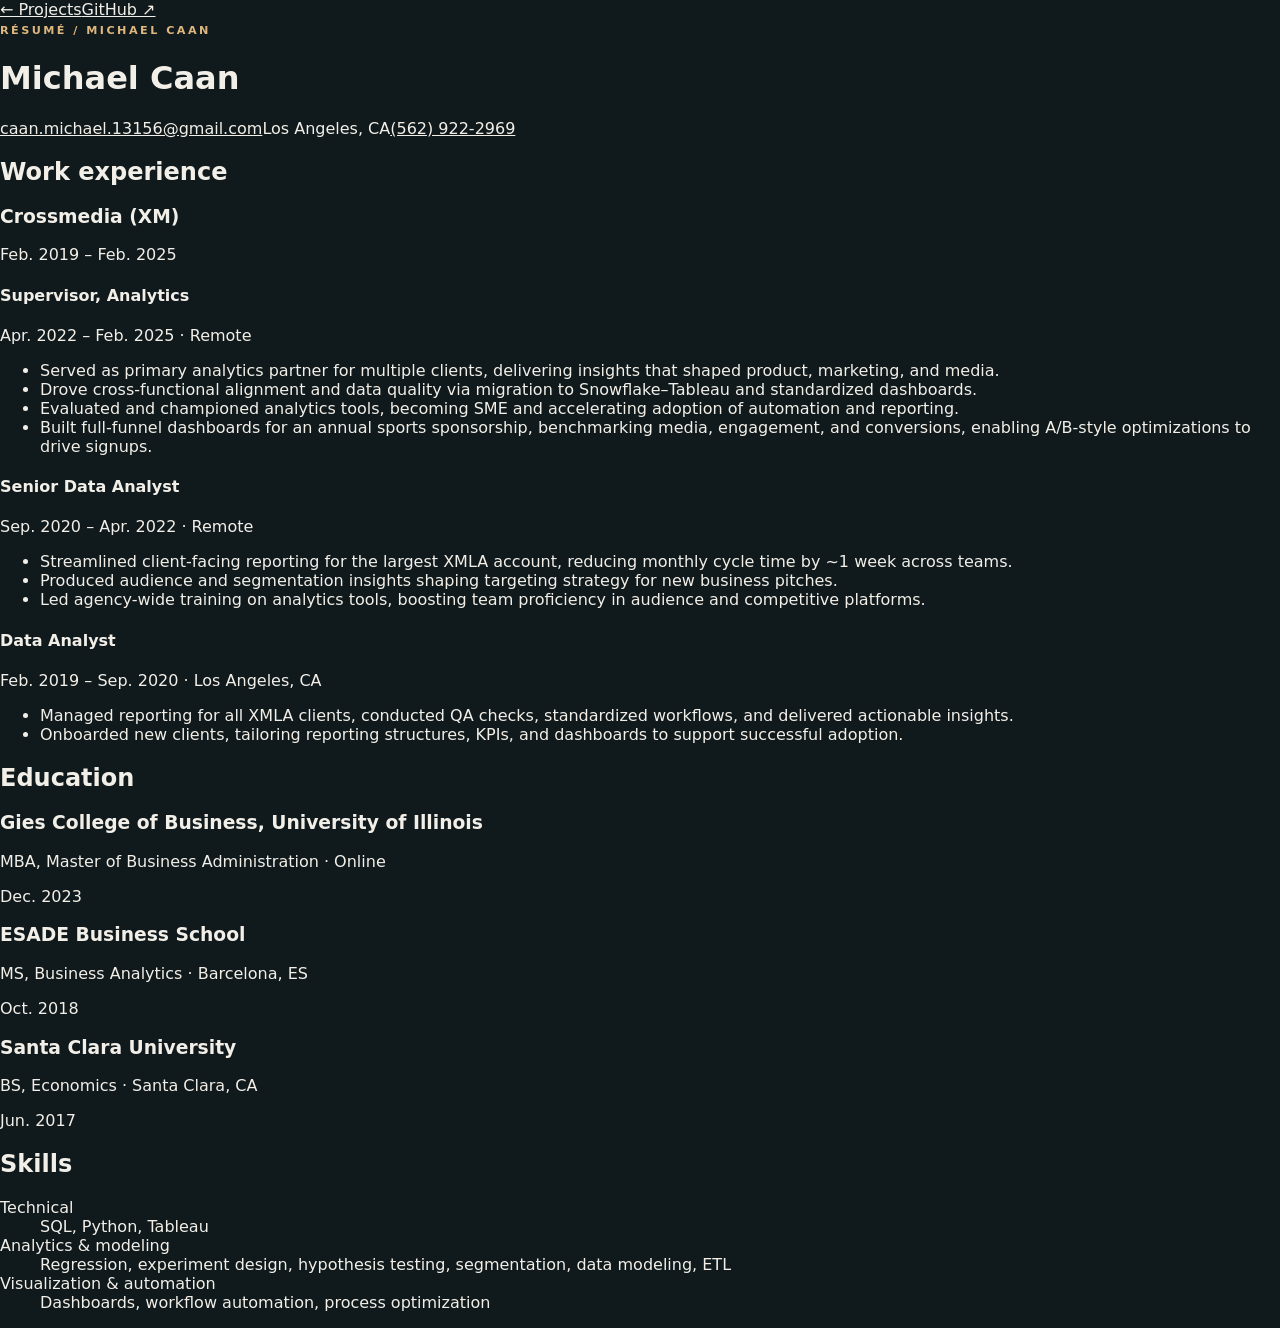
==== resume.html @ 6a1485f6 "add LTV Churn project and Resume" ====
<!doctype html>
<html lang="en">
<head>
  <meta charset="utf-8">
  <meta name="viewport" content="width=device-width, initial-scale=1">
  <meta name="description" content="Michael Caan's experience, education, and analytics skills.">
  <title>Résumé — Michael Caan</title>
  <link rel="canonical" href="https://mcaan.github.io/resume.html">
  <link rel="stylesheet" href="styles.css">
</head>
<body class="resume-page">
  <div class="resume-shell">
    <nav class="resume-nav" aria-label="Page navigation"><a href="index.html">← Projects</a><a href="https://github.com/mcaan">GitHub ↗</a></nav>
    <header class="resume-header">
      <span class="eyebrow">Résumé / Michael Caan</span>
      <h1>Michael Caan</h1>
      <div class="resume-contact"><a href="mailto:caan.michael.13156@gmail.com">caan.michael.13156@gmail.com</a><span>Los Angeles, CA</span><a href="tel:+15629222969">(562) 922-2969</a></div>
    </header>
    <main>
      <section class="resume-section" aria-labelledby="experience"><h2 id="experience">Work experience</h2>
        <div class="resume-company"><h3>Crossmedia (XM)</h3><span>Feb. 2019 – Feb. 2025</span></div>
        <article class="resume-role"><div class="resume-role-head"><h4>Supervisor, Analytics</h4><span>Apr. 2022 – Feb. 2025 · Remote</span></div><ul>
          <li>Served as primary analytics partner for multiple clients, delivering insights that shaped product, marketing, and media.</li>
          <li>Drove cross-functional alignment and data quality via migration to Snowflake–Tableau and standardized dashboards.</li>
          <li>Evaluated and championed analytics tools, becoming SME and accelerating adoption of automation and reporting.</li>
          <li>Built full-funnel dashboards for an annual sports sponsorship, benchmarking media, engagement, and conversions, enabling A/B-style optimizations to drive signups.</li>
        </ul></article>
        <article class="resume-role"><div class="resume-role-head"><h4>Senior Data Analyst</h4><span>Sep. 2020 – Apr. 2022 · Remote</span></div><ul>
          <li>Streamlined client-facing reporting for the largest XMLA account, reducing monthly cycle time by ~1 week across teams.</li>
          <li>Produced audience and segmentation insights shaping targeting strategy for new business pitches.</li>
          <li>Led agency-wide training on analytics tools, boosting team proficiency in audience and competitive platforms.</li>
        </ul></article>
        <article class="resume-role"><div class="resume-role-head"><h4>Data Analyst</h4><span>Feb. 2019 – Sep. 2020 · Los Angeles, CA</span></div><ul>
          <li>Managed reporting for all XMLA clients, conducted QA checks, standardized workflows, and delivered actionable insights.</li>
          <li>Onboarded new clients, tailoring reporting structures, KPIs, and dashboards to support successful adoption.</li>
        </ul></article>
      </section>
      <section class="resume-section" aria-labelledby="education"><h2 id="education">Education</h2>
        <div class="resume-entry"><div><h3>Gies College of Business, University of Illinois</h3><p>MBA, Master of Business Administration · Online</p></div><span>Dec. 2023</span></div>
        <div class="resume-entry"><div><h3>ESADE Business School</h3><p>MS, Business Analytics · Barcelona, ES</p></div><span>Oct. 2018</span></div>
        <div class="resume-entry"><div><h3>Santa Clara University</h3><p>BS, Economics · Santa Clara, CA</p></div><span>Jun. 2017</span></div>
      </section>
      <section class="resume-section" aria-labelledby="skills"><h2 id="skills">Skills</h2>
        <dl class="resume-skills"><div><dt>Technical</dt><dd>SQL, Python, Tableau</dd></div><div><dt>Analytics &amp; modeling</dt><dd>Regression, experiment design, hypothesis testing, segmentation, data modeling, ETL</dd></div><div><dt>Visualization &amp; automation</dt><dd>Dashboards, workflow automation, process optimization</dd></div></dl>
      </section>
    </main>
  </div>
</body>
</html>
---- styles.css ----
:root{color-scheme:dark;--ink:#f2efe8;--muted:#a8aba8;--line:#ffffff20;--bg:#10191b}
    *{box-sizing:border-box}html{scroll-behavior:smooth}body{margin:0;background:var(--bg);color:var(--ink);font-family:Inter,ui-sans-serif,system-ui,-apple-system,Segoe UI,sans-serif}a{color:inherit}a:focus-visible{outline:3px solid #e9bd79;outline-offset:4px}
    .shell{min-height:100svh;display:grid;grid-template-columns:minmax(270px,29%) 1fr}.sidebar{padding:clamp(30px,4vw,72px);display:flex;flex-direction:column;border-right:1px solid var(--line);min-height:100svh}.eyebrow{font-size:.7rem;letter-spacing:.22em;text-transform:uppercase;color:#dfb77e;font-weight:700}.portrait{width:clamp(110px,12vw,164px);aspect-ratio:1;border-radius:50%;margin:clamp(36px,9vh,100px) 0 28px;background:radial-gradient(circle at 34% 30%,#a6b8ad,#536e6a 42%,#253c40 75%);border:1px solid #ffffff38;display:grid;place-items:center;color:#fff9;font-size:.72rem;letter-spacing:.08em;text-align:center;overflow:hidden}.portrait img{width:100%;height:100%;object-fit:cover}.sidebar h1{font-family:Georgia,serif;font-size:clamp(2.15rem,3vw,3.6rem);font-weight:400;line-height:1.05;letter-spacing:-.04em;margin:0 0 18px}.bio{max-width:29ch;line-height:1.7;color:var(--muted);font-size:.94rem}.nav{margin-top:auto;padding-top:42px;display:flex;flex-wrap:wrap;gap:14px 27px}.nav a{text-decoration:none;border-bottom:1px solid #dcb881;padding-bottom:7px;font-size:.85rem}.nav a:hover{color:#e9bd79}.foot{font-size:.68rem;color:#7d8988;margin-top:25px}
    .content{padding:clamp(22px,3vw,48px);display:flex;flex-direction:column;min-width:0}.top{display:flex;justify-content:space-between;align-items:baseline;gap:20px;margin-bottom:23px}.top p{margin:0;font-size:.78rem;color:var(--muted)}.grid{flex:1;display:grid;grid-template-columns:repeat(2,minmax(0,1fr));grid-template-rows:repeat(2,minmax(270px,1fr));gap:14px}.card{position:relative;isolation:isolate;display:flex;align-items:end;overflow:hidden;min-height:280px;text-decoration:none;background:#34474a}.card::before{content:"";position:absolute;inset:0;z-index:-2;transition:transform .6s ease;transform:scale(1.01)}.card::after{content:"";position:absolute;inset:0;z-index:-1;background:linear-gradient(180deg,#0c15142b 10%,#071111d9 100%)}.card:hover::before,.card:focus-visible::before{transform:scale(1.07)}.one::before{background:radial-gradient(ellipse at 75% 25%,#deb687a6,transparent 35%),repeating-linear-gradient(118deg,transparent 0 19px,#e0d4af13 20px 21px),linear-gradient(135deg,#5c6a60,#243d43)}.two::before{background:radial-gradient(circle at 75% 28%,#b1bab9,transparent 29%),radial-gradient(ellipse at 25% 72%,#537b83,transparent 48%),linear-gradient(155deg,#173841,#122027)}.three::before{background:radial-gradient(ellipse at 12% 25%,#b69469,transparent 35%),repeating-linear-gradient(15deg,transparent 0 35px,#e7c99620 36px 37px),linear-gradient(130deg,#534c3e,#1d3236)}.four::before{background:radial-gradient(circle at 65% 36%,#76958b,transparent 30%),radial-gradient(circle at 16% 18%,#b5a38f,transparent 35%),linear-gradient(145deg,#374a48,#14282b)}.card-inner{padding:clamp(22px,3vw,40px);width:100%}.number{font-size:.69rem;letter-spacing:.2em;color:#e4c798}.card h2{font-family:Georgia,serif;font-weight:400;font-size:clamp(1.8rem,2.6vw,3rem);letter-spacing:-.035em;line-height:1.12;margin:13px 0 15px}.card p{margin:0;font-size:.8rem;color:#e3e5df}.arrow{position:absolute;right:30px;top:25px;font-size:1.4rem;transition:transform .25s}.card:hover .arrow{transform:translate(4px,-4px)}
    @media(max-width:900px){.shell{grid-template-columns:1fr}.sidebar{min-height:0;padding:30px;border-right:0;border-bottom:1px solid var(--line)}.portrait{margin:25px 0;width:105px}.nav{margin-top:8px;padding-top:15px}.content{padding:22px}.grid{grid-template-rows:repeat(2,minmax(250px,1fr))}}@media(max-width:600px){.grid{grid-template-columns:1fr;grid-template-rows:none}.card{min-height:270px}.top{align-items:start}.top p{text-align:right}}
    @media(prefers-reduced-motion:reduce){html{scroll-behavior:auto}.card::before,.arrow{transition:none}}
.upcoming{cursor:default}.upcoming::after{background:linear-gradient(180deg,#0c15148a 10%,#071111e8 100%)}.upcoming:hover::before{transform:scale(1.01)}
.nav-placeholder{font-size:.85rem;color:var(--muted);padding-bottom:7px}
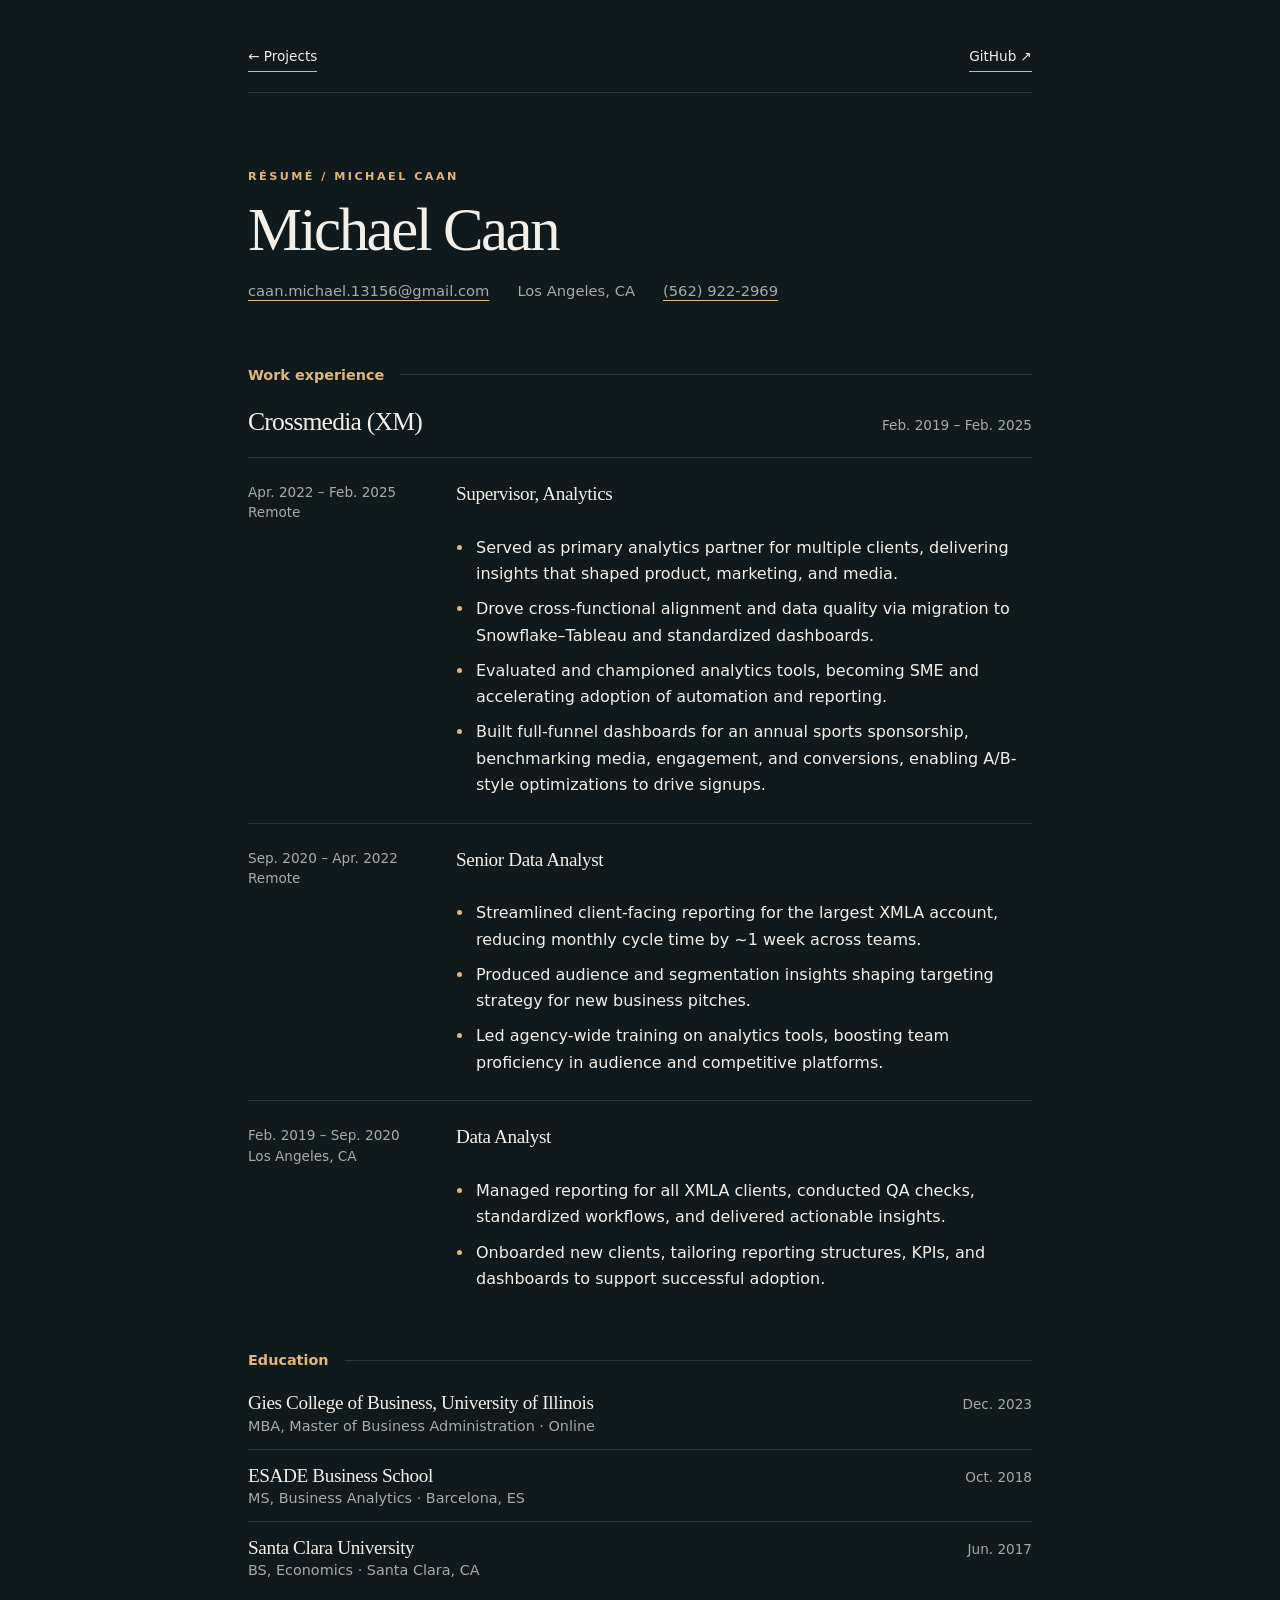
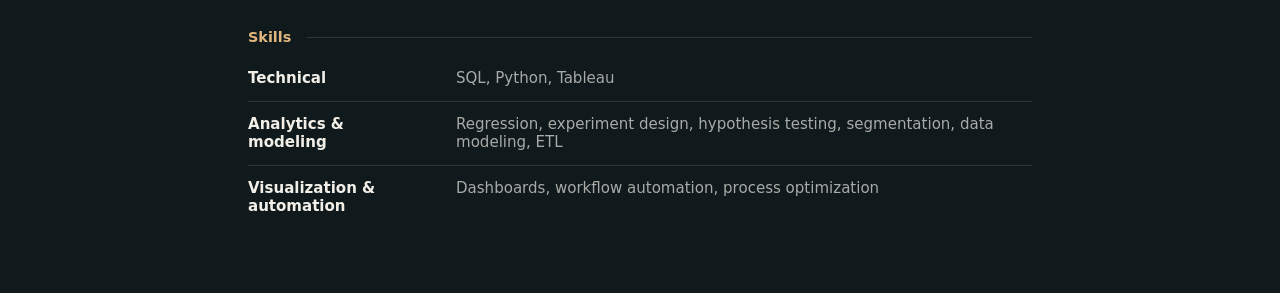
==== commit 0794fb79: "Add project case study pages to portfolio" ====
--- a/resume.html
+++ b/resume.html
@@ -4,9 +4,78 @@
   <meta charset="utf-8">
   <meta name="viewport" content="width=device-width, initial-scale=1">
   <meta name="description" content="Michael Caan's experience, education, and analytics skills.">
+  <meta name="theme-color" content="#10191b">
   <title>Résumé — Michael Caan</title>
   <link rel="canonical" href="https://mcaan.github.io/resume.html">
   <link rel="stylesheet" href="styles.css">
+  <style>
+    /* Résumé page. Uses the tokens from styles.css: --ink, --muted, --line, --bg.
+       The values below repeat them so the page still looks right if styles.css doesn't load. */
+    :root { color-scheme: dark; --ink: #f2efe8; --muted: #a8aba8; --line: #ffffff20; --bg: #10191b; }
+    body.resume-page { margin: 0; background: var(--bg); color: var(--ink); font-family: Inter, ui-sans-serif, system-ui, -apple-system, "Segoe UI", sans-serif; }
+    .resume-shell { max-width: 52rem; margin: 0 auto; padding: clamp(22px, 4vw, 48px) 1.5rem 4rem; }
+
+    .resume-nav { display: flex; justify-content: space-between; gap: 1rem; padding-bottom: 1.25rem; border-bottom: 1px solid var(--line); }
+    .resume-nav a { text-decoration: none; border-bottom: 1px solid #dcb881; padding-bottom: 7px; font-size: .85rem; }
+    .resume-nav a:hover { color: #e9bd79; }
+
+    .resume-header { padding: clamp(36px, 7vw, 72px) 0 2rem; }
+    .resume-header h1 { font-family: Georgia, serif; font-weight: 400; font-size: clamp(2.5rem, 6vw, 3.8rem); line-height: 1.05; letter-spacing: -.04em; margin: 14px 0 20px; }
+    .resume-contact { display: flex; flex-wrap: wrap; gap: .5rem 1.75rem; color: var(--muted); font-size: .92rem; }
+    .resume-contact a { text-decoration-color: #dcb881; text-underline-offset: 4px; }
+    .resume-contact a:hover { color: #e9bd79; }
+
+    .resume-section { padding-top: 2.25rem; }
+    .resume-section h2 { display: flex; align-items: center; gap: 1rem; margin: 0 0 1.5rem; font-size: .9rem; font-weight: 600; color: #dfb77e; }
+    .resume-section h2::after { content: ""; flex: 1; height: 1px; background: var(--line); }
+
+    .resume-company { display: flex; flex-wrap: wrap; justify-content: space-between; align-items: baseline; gap: .25rem 1rem; margin-bottom: 1.25rem; }
+    .resume-company h3 { margin: 0; font-family: Georgia, serif; font-weight: 400; font-size: 1.6rem; letter-spacing: -.03em; }
+    .resume-company span { color: var(--muted); font-size: .85rem; }
+
+    .resume-role { display: grid; grid-template-columns: 11rem 1fr; gap: .4rem 2rem; padding: 1.5rem 0; border-top: 1px solid var(--line); }
+    .resume-role-head { display: contents; }
+    .resume-role-head span { grid-column: 1; grid-row: 1; color: var(--muted); font-size: .85rem; line-height: 1.5; }
+    .resume-role-head h4 { grid-column: 2; grid-row: 1; margin: 0; font-family: Georgia, serif; font-weight: 400; font-size: 1.2rem; letter-spacing: -.02em; line-height: 1.3; }
+    .resume-role ul { grid-column: 2; grid-row: 2; margin: .35rem 0 0; padding-left: 1.1rem; }
+    .resume-role li { margin-bottom: .55rem; padding-left: .15rem; max-width: 65ch; line-height: 1.65; font-size: 1rem; color: var(--ink); }
+    .resume-role li::marker { color: #dfb77e; }
+    .resume-role li:last-child { margin-bottom: 0; }
+
+    .resume-entry { display: flex; justify-content: space-between; align-items: baseline; gap: .25rem 1.5rem; padding: .94rem 0; border-top: 1px solid var(--line); }
+    .resume-entry:first-of-type { border-top: 0; padding-top: 0; }
+    .resume-entry h3 { margin: 0; font-family: Georgia, serif; font-weight: 400; font-size: 1.2rem; letter-spacing: -.02em; }
+    .resume-entry p { margin: .2rem 0 0; color: var(--muted); font-size: .9rem; }
+    .resume-entry > span { flex-shrink: 0; color: var(--muted); font-size: .85rem; }
+
+    .resume-skills { margin: 0; }
+    .resume-skills > div { display: grid; grid-template-columns: 11rem 1fr; gap: .25rem 2rem; padding: .85rem 0; border-top: 1px solid var(--line); }
+    .resume-skills > div:first-child { border-top: 0; padding-top: 0; }
+    .resume-skills dt { font-weight: 600; font-size: .94rem; }
+    .resume-skills dd { margin: 0; color: var(--muted); font-size: .94rem; max-width: 65ch; }
+
+    @media (max-width: 640px) {
+      .resume-shell { padding: 1.25rem 1.1rem 3rem; }
+      .resume-role, .resume-skills > div { grid-template-columns: 1fr; gap: .15rem; }
+      .resume-role-head span, .resume-role-head h4, .resume-role ul { grid-column: 1; }
+      .resume-role-head h4 { grid-row: 1; }
+      .resume-role-head span { grid-row: 2; margin-bottom: .5rem; }
+      .resume-role ul { grid-row: 3; }
+      .resume-entry { flex-direction: column; }
+    }
+
+    @media print {
+      :root { --ink: #000; --muted: #444; --line: #ccc; --bg: #fff; }
+      body { background: #fff; color: #000; font-size: 10.5pt; }
+      .resume-nav { display: none; }
+      .resume-shell { max-width: none; padding: 0; }
+      .resume-header { padding: 0 0 1rem; }
+      .resume-section h2 { color: #000; }
+      .resume-role li { color: #000; }
+      .resume-role { break-inside: avoid; padding: .9rem 0; }
+      a { text-decoration: none; }
+    }
+  </style>
 </head>
 <body class="resume-page">
   <div class="resume-shell">
@@ -19,18 +88,18 @@
     <main>
       <section class="resume-section" aria-labelledby="experience"><h2 id="experience">Work experience</h2>
         <div class="resume-company"><h3>Crossmedia (XM)</h3><span>Feb. 2019 – Feb. 2025</span></div>
-        <article class="resume-role"><div class="resume-role-head"><h4>Supervisor, Analytics</h4><span>Apr. 2022 – Feb. 2025 · Remote</span></div><ul>
+        <article class="resume-role"><div class="resume-role-head"><h4>Supervisor, Analytics</h4><span>Apr. 2022 – Feb. 2025<br>Remote</span></div><ul>
           <li>Served as primary analytics partner for multiple clients, delivering insights that shaped product, marketing, and media.</li>
           <li>Drove cross-functional alignment and data quality via migration to Snowflake–Tableau and standardized dashboards.</li>
           <li>Evaluated and championed analytics tools, becoming SME and accelerating adoption of automation and reporting.</li>
           <li>Built full-funnel dashboards for an annual sports sponsorship, benchmarking media, engagement, and conversions, enabling A/B-style optimizations to drive signups.</li>
         </ul></article>
-        <article class="resume-role"><div class="resume-role-head"><h4>Senior Data Analyst</h4><span>Sep. 2020 – Apr. 2022 · Remote</span></div><ul>
+        <article class="resume-role"><div class="resume-role-head"><h4>Senior Data Analyst</h4><span>Sep. 2020 – Apr. 2022<br>Remote</span></div><ul>
           <li>Streamlined client-facing reporting for the largest XMLA account, reducing monthly cycle time by ~1 week across teams.</li>
           <li>Produced audience and segmentation insights shaping targeting strategy for new business pitches.</li>
           <li>Led agency-wide training on analytics tools, boosting team proficiency in audience and competitive platforms.</li>
         </ul></article>
-        <article class="resume-role"><div class="resume-role-head"><h4>Data Analyst</h4><span>Feb. 2019 – Sep. 2020 · Los Angeles, CA</span></div><ul>
+        <article class="resume-role"><div class="resume-role-head"><h4>Data Analyst</h4><span>Feb. 2019 – Sep. 2020<br>Los Angeles, CA</span></div><ul>
           <li>Managed reporting for all XMLA clients, conducted QA checks, standardized workflows, and delivered actionable insights.</li>
           <li>Onboarded new clients, tailoring reporting structures, KPIs, and dashboards to support successful adoption.</li>
         </ul></article>
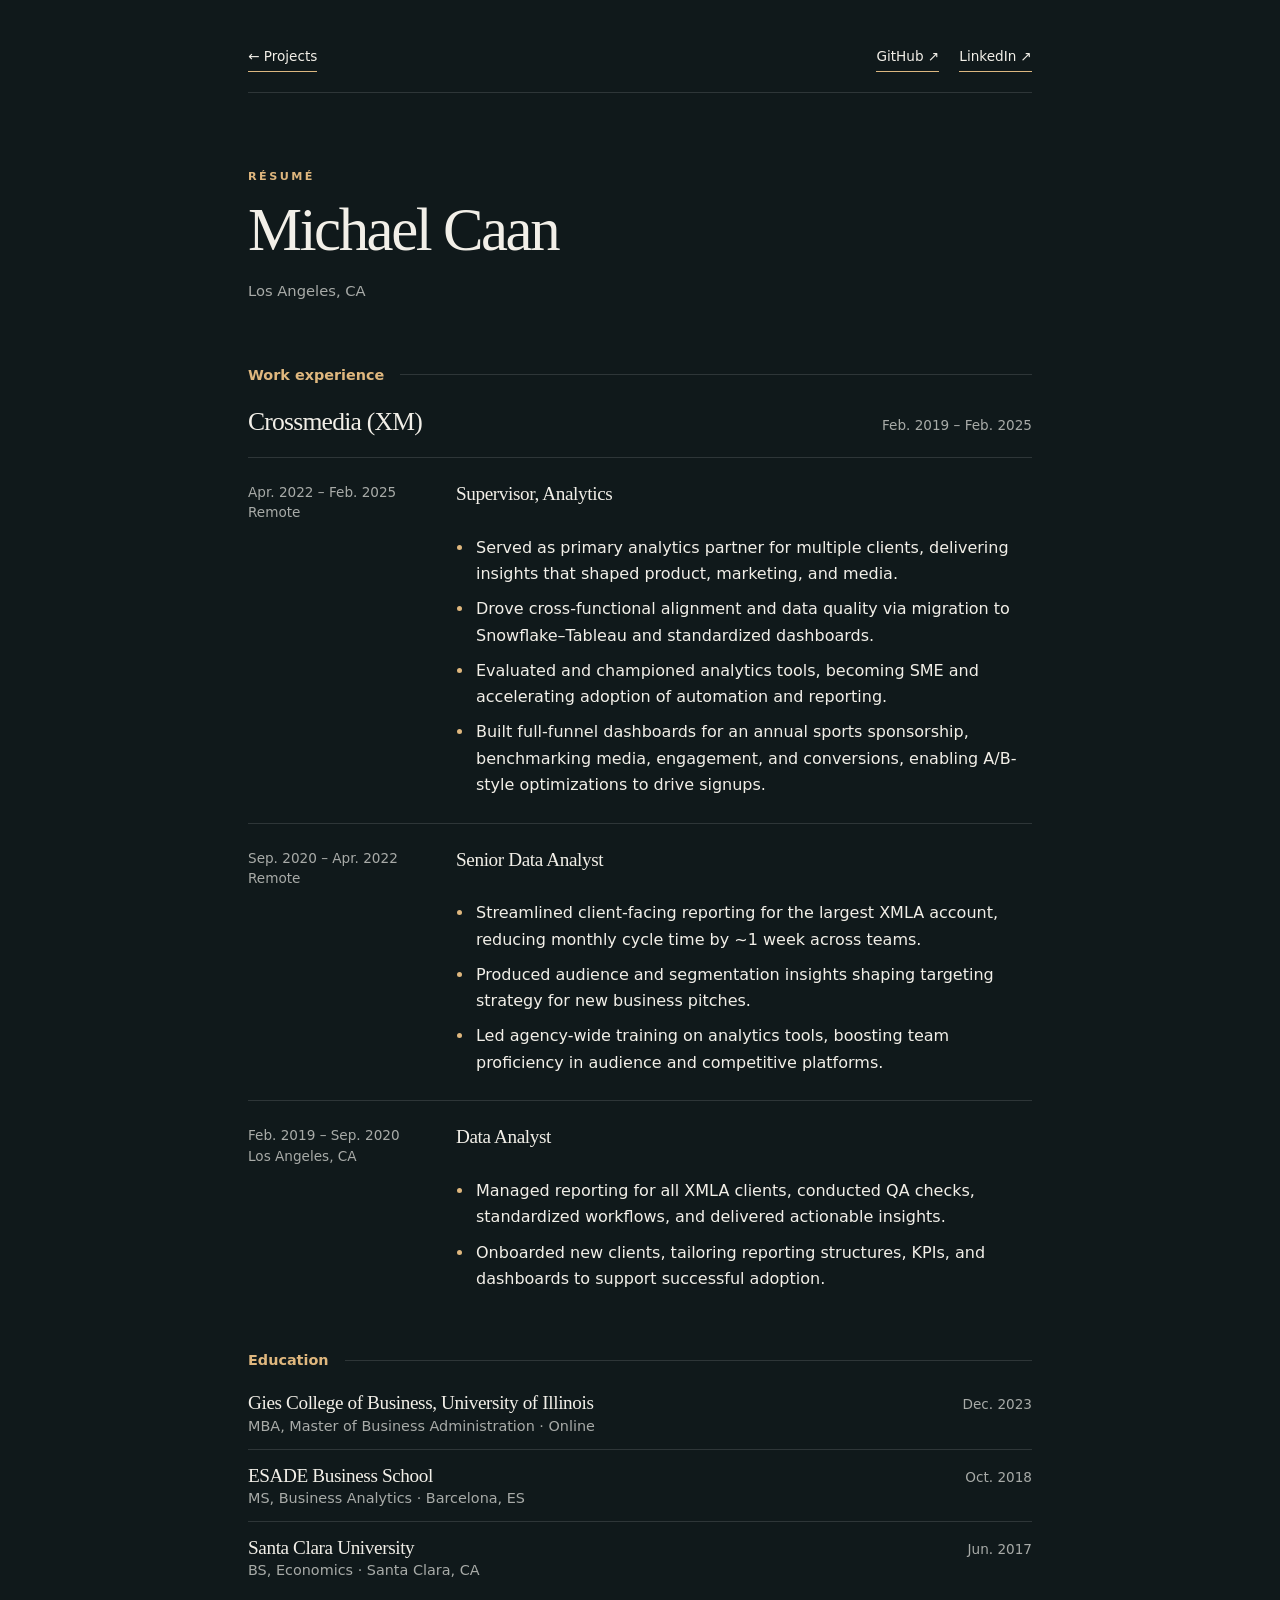
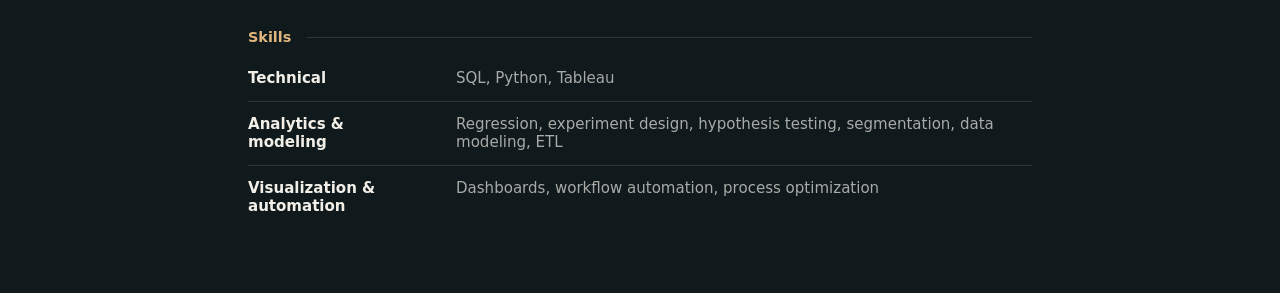
==== commit 84b9d6cb: "updated navigation links" ====
--- a/resume.html
+++ b/resume.html
@@ -18,6 +18,7 @@
     .resume-nav { display: flex; justify-content: space-between; gap: 1rem; padding-bottom: 1.25rem; border-bottom: 1px solid var(--line); }
     .resume-nav a { text-decoration: none; border-bottom: 1px solid #dcb881; padding-bottom: 7px; font-size: .85rem; }
     .resume-nav a:hover { color: #e9bd79; }
+    .nav-actions { display: flex; flex-wrap: wrap; justify-content: flex-end; gap: 1.25rem; }
 
     .resume-header { padding: clamp(36px, 7vw, 72px) 0 2rem; }
     .resume-header h1 { font-family: Georgia, serif; font-weight: 400; font-size: clamp(2.5rem, 6vw, 3.8rem); line-height: 1.05; letter-spacing: -.04em; margin: 14px 0 20px; }
@@ -79,11 +80,11 @@
 </head>
 <body class="resume-page">
   <div class="resume-shell">
-    <nav class="resume-nav" aria-label="Page navigation"><a href="index.html">← Projects</a><a href="https://github.com/mcaan">GitHub ↗</a></nav>
+    <nav class="resume-nav" aria-label="Page navigation"><a href="index.html">← Projects</a><span class="nav-actions"><a href="https://github.com/mcaan">GitHub ↗</a><a href="https://www.linkedin.com/in/mcaan/">LinkedIn ↗</a></span></nav>
     <header class="resume-header">
-      <span class="eyebrow">Résumé / Michael Caan</span>
+      <span class="eyebrow">Résumé</span>
       <h1>Michael Caan</h1>
-      <div class="resume-contact"><a href="mailto:caan.michael.13156@gmail.com">caan.michael.13156@gmail.com</a><span>Los Angeles, CA</span><a href="tel:+15629222969">(562) 922-2969</a></div>
+      <div class="resume-contact"><span>Los Angeles, CA</span></div>
     </header>
     <main>
       <section class="resume-section" aria-labelledby="experience"><h2 id="experience">Work experience</h2>
--- a/styles.css
+++ b/styles.css
@@ -1,8 +1,7 @@
     :root{color-scheme:dark;--ink:#f2efe8;--muted:#a8aba8;--line:#ffffff20;--bg:#10191b}
     *{box-sizing:border-box}html{scroll-behavior:smooth}body{margin:0;background:var(--bg);color:var(--ink);font-family:Inter,ui-sans-serif,system-ui,-apple-system,Segoe UI,sans-serif}a{color:inherit}a:focus-visible{outline:3px solid #e9bd79;outline-offset:4px}
-    .shell{min-height:100svh;display:grid;grid-template-columns:minmax(270px,29%) 1fr}.sidebar{padding:clamp(30px,4vw,72px);display:flex;flex-direction:column;border-right:1px solid var(--line);min-height:100svh}.eyebrow{font-size:.7rem;letter-spacing:.22em;text-transform:uppercase;color:#dfb77e;font-weight:700}.portrait{width:clamp(110px,12vw,164px);aspect-ratio:1;border-radius:50%;margin:clamp(36px,9vh,100px) 0 28px;background:radial-gradient(circle at 34% 30%,#a6b8ad,#536e6a 42%,#253c40 75%);border:1px solid #ffffff38;display:grid;place-items:center;color:#fff9;font-size:.72rem;letter-spacing:.08em;text-align:center;overflow:hidden}.portrait img{width:100%;height:100%;object-fit:cover}.sidebar h1{font-family:Georgia,serif;font-size:clamp(2.15rem,3vw,3.6rem);font-weight:400;line-height:1.05;letter-spacing:-.04em;margin:0 0 18px}.bio{max-width:29ch;line-height:1.7;color:var(--muted);font-size:.94rem}.nav{margin-top:auto;padding-top:42px;display:flex;flex-wrap:wrap;gap:14px 27px}.nav a{text-decoration:none;border-bottom:1px solid #dcb881;padding-bottom:7px;font-size:.85rem}.nav a:hover{color:#e9bd79}.foot{font-size:.68rem;color:#7d8988;margin-top:25px}
+    .shell{min-height:100svh;display:grid;grid-template-columns:minmax(270px,29%) 1fr}.sidebar{padding:clamp(30px,4vw,72px);display:flex;flex-direction:column;border-right:1px solid var(--line);min-height:100svh}.eyebrow{font-size:.7rem;letter-spacing:.22em;text-transform:uppercase;color:#dfb77e;font-weight:700}.sidebar h1{font-family:Georgia,serif;font-size:clamp(2.15rem,3vw,3.6rem);font-weight:400;line-height:1.05;letter-spacing:-.04em;margin:0 0 18px}.bio{max-width:29ch;line-height:1.7;color:var(--muted);font-size:.94rem}.nav{margin-top:auto;padding-top:42px;display:flex;flex-wrap:wrap;gap:14px 27px}.nav a{text-decoration:none;border-bottom:1px solid #dcb881;padding-bottom:7px;font-size:.85rem}.nav a:hover{color:#e9bd79}
     .content{padding:clamp(22px,3vw,48px);display:flex;flex-direction:column;min-width:0}.top{display:flex;justify-content:space-between;align-items:baseline;gap:20px;margin-bottom:23px}.top p{margin:0;font-size:.78rem;color:var(--muted)}.grid{flex:1;display:grid;grid-template-columns:repeat(2,minmax(0,1fr));grid-template-rows:repeat(2,minmax(270px,1fr));gap:14px}.card{position:relative;isolation:isolate;display:flex;align-items:end;overflow:hidden;min-height:280px;text-decoration:none;background:#34474a}.card::before{content:"";position:absolute;inset:0;z-index:-2;transition:transform .6s ease;transform:scale(1.01)}.card::after{content:"";position:absolute;inset:0;z-index:-1;background:linear-gradient(180deg,#0c15142b 10%,#071111d9 100%)}.card:hover::before,.card:focus-visible::before{transform:scale(1.07)}.one::before{background:radial-gradient(ellipse at 75% 25%,#deb687a6,transparent 35%),repeating-linear-gradient(118deg,transparent 0 19px,#e0d4af13 20px 21px),linear-gradient(135deg,#5c6a60,#243d43)}.two::before{background:radial-gradient(circle at 75% 28%,#b1bab9,transparent 29%),radial-gradient(ellipse at 25% 72%,#537b83,transparent 48%),linear-gradient(155deg,#173841,#122027)}.three::before{background:radial-gradient(ellipse at 12% 25%,#b69469,transparent 35%),repeating-linear-gradient(15deg,transparent 0 35px,#e7c99620 36px 37px),linear-gradient(130deg,#534c3e,#1d3236)}.four::before{background:radial-gradient(circle at 65% 36%,#76958b,transparent 30%),radial-gradient(circle at 16% 18%,#b5a38f,transparent 35%),linear-gradient(145deg,#374a48,#14282b)}.card-inner{padding:clamp(22px,3vw,40px);width:100%}.number{font-size:.69rem;letter-spacing:.2em;color:#e4c798}.card h2{font-family:Georgia,serif;font-weight:400;font-size:clamp(1.8rem,2.6vw,3rem);letter-spacing:-.035em;line-height:1.12;margin:13px 0 15px}.card p{margin:0;font-size:.8rem;color:#e3e5df}.arrow{position:absolute;right:30px;top:25px;font-size:1.4rem;transition:transform .25s}.card:hover .arrow{transform:translate(4px,-4px)}
-    @media(max-width:900px){.shell{grid-template-columns:1fr}.sidebar{min-height:0;padding:30px;border-right:0;border-bottom:1px solid var(--line)}.portrait{margin:25px 0;width:105px}.nav{margin-top:8px;padding-top:15px}.content{padding:22px}.grid{grid-template-rows:repeat(2,minmax(250px,1fr))}}@media(max-width:600px){.grid{grid-template-columns:1fr;grid-template-rows:none}.card{min-height:270px}.top{align-items:start}.top p{text-align:right}}
+    @media(max-width:900px){.shell{grid-template-columns:1fr}.sidebar{min-height:0;padding:30px;border-right:0;border-bottom:1px solid var(--line)}.nav{margin-top:8px;padding-top:15px}.content{padding:22px}.grid{grid-template-rows:repeat(2,minmax(250px,1fr))}}@media(max-width:600px){.grid{grid-template-columns:1fr;grid-template-rows:none}.card{min-height:270px}.top{align-items:start}.top p{text-align:right}}
     @media(prefers-reduced-motion:reduce){html{scroll-behavior:auto}.card::before,.arrow{transition:none}}
 .upcoming{cursor:default}.upcoming::after{background:linear-gradient(180deg,#0c15148a 10%,#071111e8 100%)}.upcoming:hover::before{transform:scale(1.01)}
-.nav-placeholder{font-size:.85rem;color:var(--muted);padding-bottom:7px}
